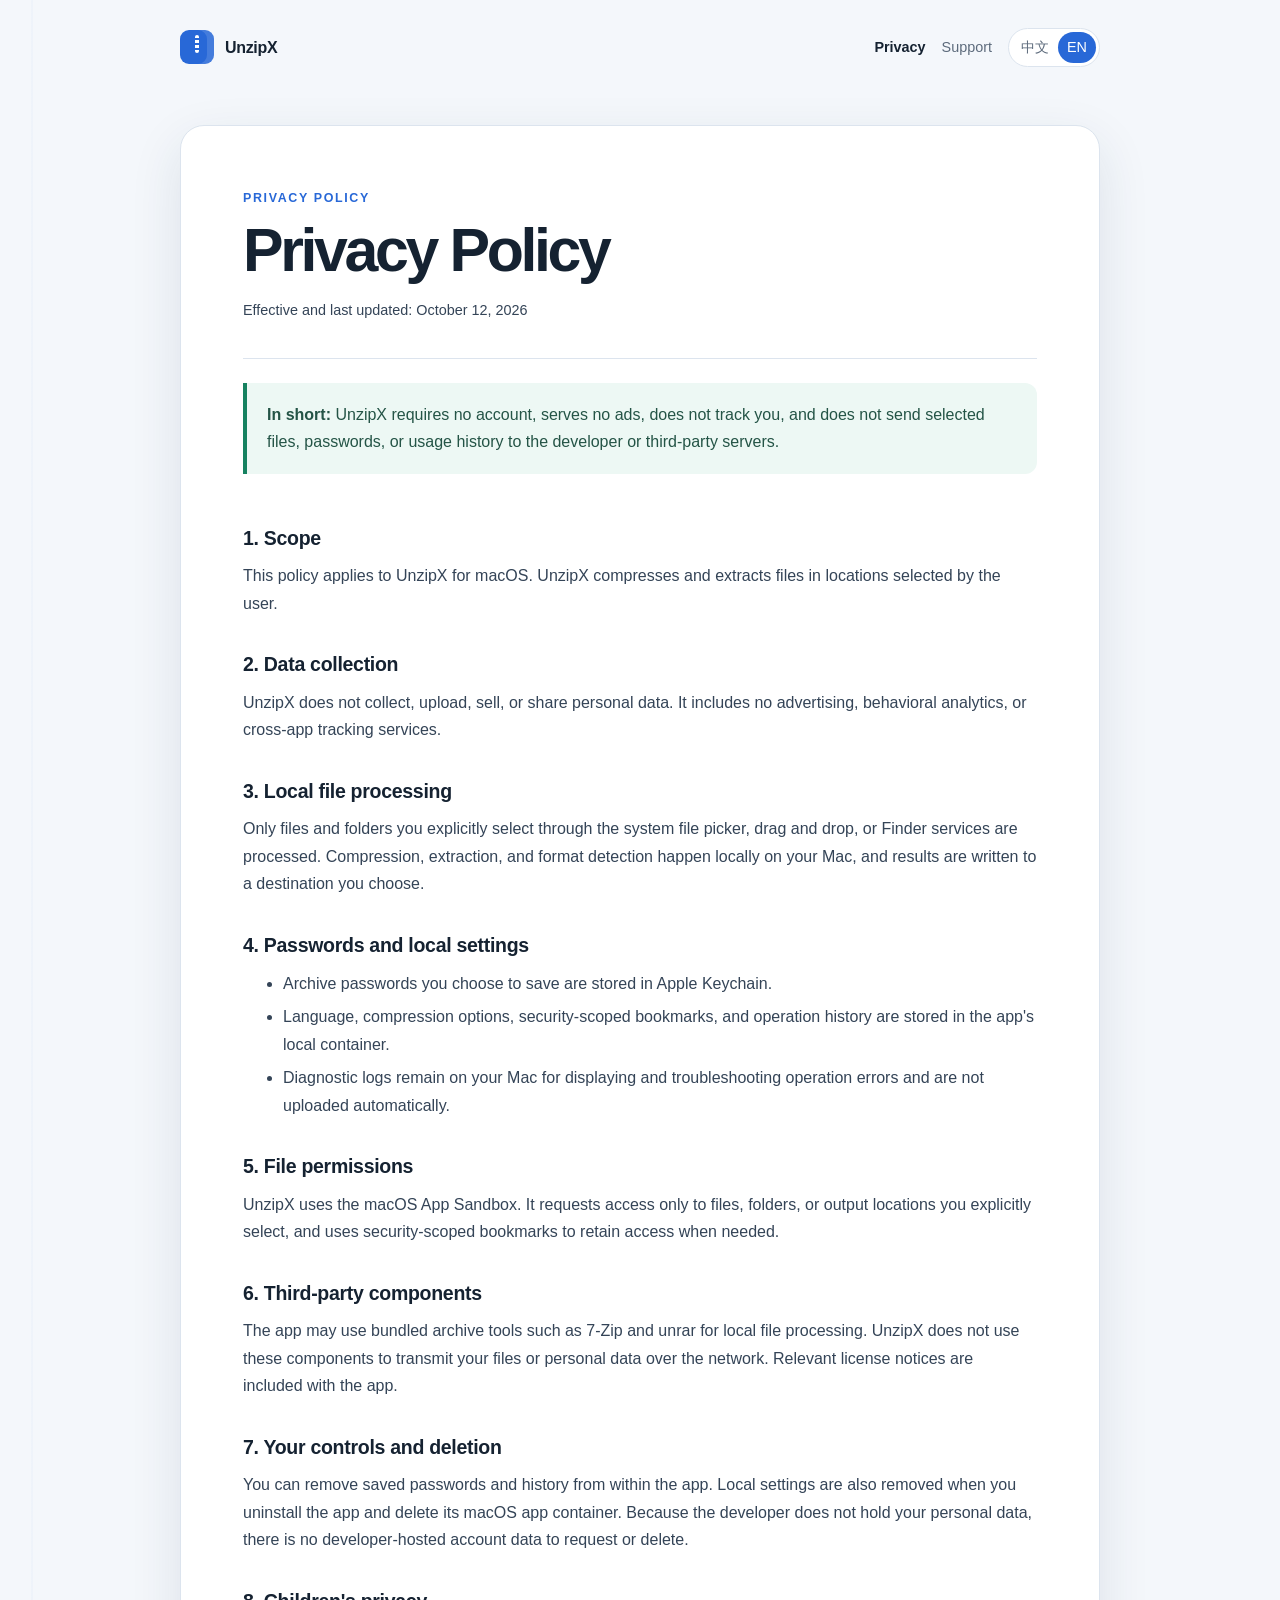
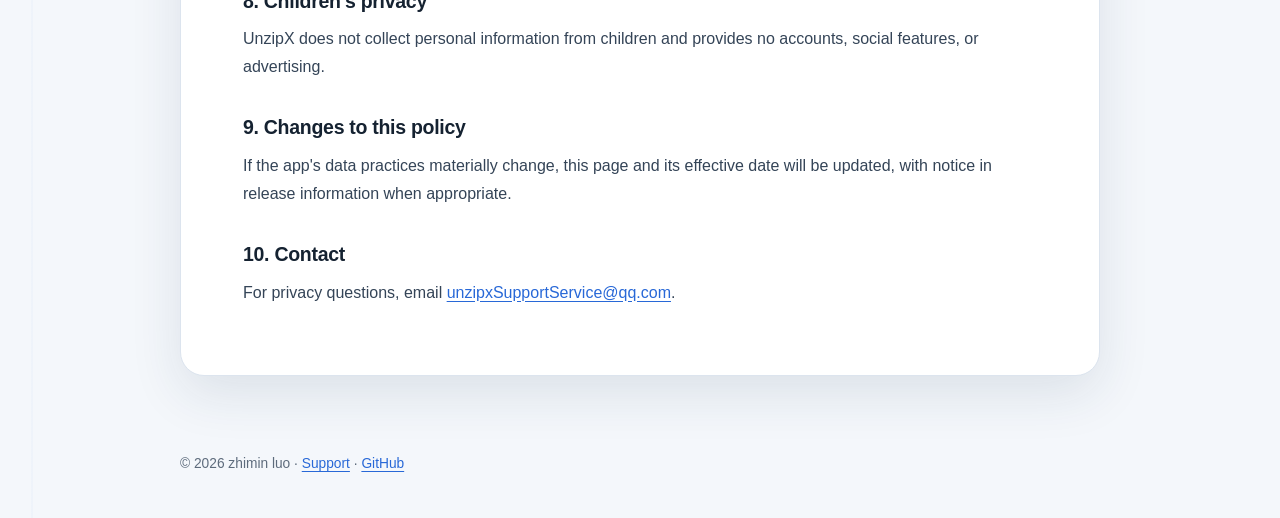
==== en/privacy.html @ a91576cd "Publish en/privacy.html" ====
<!doctype html>
<html lang="en">
<head>
  <meta charset="utf-8"><meta name="viewport" content="width=device-width, initial-scale=1">
  <meta name="description" content="UnzipX Privacy Policy"><title>Privacy Policy · UnzipX</title>
  <link rel="stylesheet" href="../assets/site.css">
</head>
<body><div class="shell">
  <nav class="topbar" aria-label="Main navigation"><a class="brand" href="../"><span class="archive-mark" aria-hidden="true"></span>UnzipX</a><div class="nav"><a aria-current="page" href="privacy.html">Privacy</a><a href="support.html">Support</a><span class="language"><a href="../zh-cn/privacy.html" lang="zh-Hans">中文</a><a aria-current="true" href="privacy.html">EN</a></span></div></nav>
  <main class="document">
    <header><div class="eyebrow">Privacy Policy</div><h1>Privacy Policy</h1><p class="updated">Effective and last updated: October 12, 2026</p></header>
    <div class="notice"><strong>In short:</strong> UnzipX requires no account, serves no ads, does not track you, and does not send selected files, passwords, or usage history to the developer or third-party servers.</div>
    <section><h2>1. Scope</h2><p>This policy applies to UnzipX for macOS. UnzipX compresses and extracts files in locations selected by the user.</p></section>
    <section><h2>2. Data collection</h2><p>UnzipX does not collect, upload, sell, or share personal data. It includes no advertising, behavioral analytics, or cross-app tracking services.</p></section>
    <section><h2>3. Local file processing</h2><p>Only files and folders you explicitly select through the system file picker, drag and drop, or Finder services are processed. Compression, extraction, and format detection happen locally on your Mac, and results are written to a destination you choose.</p></section>
    <section><h2>4. Passwords and local settings</h2><ul><li>Archive passwords you choose to save are stored in Apple Keychain.</li><li>Language, compression options, security-scoped bookmarks, and operation history are stored in the app's local container.</li><li>Diagnostic logs remain on your Mac for displaying and troubleshooting operation errors and are not uploaded automatically.</li></ul></section>
    <section><h2>5. File permissions</h2><p>UnzipX uses the macOS App Sandbox. It requests access only to files, folders, or output locations you explicitly select, and uses security-scoped bookmarks to retain access when needed.</p></section>
    <section><h2>6. Third-party components</h2><p>The app may use bundled archive tools such as 7-Zip and unrar for local file processing. UnzipX does not use these components to transmit your files or personal data over the network. Relevant license notices are included with the app.</p></section>
    <section><h2>7. Your controls and deletion</h2><p>You can remove saved passwords and history from within the app. Local settings are also removed when you uninstall the app and delete its macOS app container. Because the developer does not hold your personal data, there is no developer-hosted account data to request or delete.</p></section>
    <section><h2>8. Children's privacy</h2><p>UnzipX does not collect personal information from children and provides no accounts, social features, or advertising.</p></section>
    <section><h2>9. Changes to this policy</h2><p>If the app's data practices materially change, this page and its effective date will be updated, with notice in release information when appropriate.</p></section>
    <section><h2>10. Contact</h2><p>For privacy questions, email <a href="mailto:unzipxSupportService@qq.com">unzipxSupportService@qq.com</a>.</p></section>
  </main>
  <footer>© 2026 zhimin luo · <a href="support.html">Support</a> · <a href="https://github.com/JimmyLoOo/unzipX">GitHub</a></footer>
</div></body></html>
---- assets/site.css ----
:root {
  color-scheme: light dark;
  --ink: #152231;
  --muted: #5d6b7c;
  --paper: #f4f7fb;
  --surface: #ffffff;
  --line: #dce4ee;
  --blue: #2868d7;
  --blue-soft: #e8f0ff;
  --green: #168260;
  --shadow: 0 18px 52px rgba(31, 54, 84, 0.11);
}

* { box-sizing: border-box; }

html { scroll-behavior: smooth; }

body {
  margin: 0;
  color: var(--ink);
  background:
    linear-gradient(90deg, transparent 31px, rgba(40, 104, 215, 0.055) 32px, transparent 33px),
    var(--paper);
  font-family: -apple-system, BlinkMacSystemFont, "SF Pro Text", "PingFang SC", "Segoe UI", sans-serif;
  font-size: 16px;
  line-height: 1.72;
}

a { color: var(--blue); text-underline-offset: 0.2em; }
a:hover { text-decoration-thickness: 2px; }
a:focus-visible { outline: 3px solid rgba(40, 104, 215, 0.3); outline-offset: 4px; border-radius: 4px; }

.shell { width: min(920px, calc(100% - 40px)); margin: 0 auto; }

.topbar {
  display: flex;
  align-items: center;
  justify-content: space-between;
  gap: 20px;
  padding: 28px 0 18px;
}

.brand {
  display: inline-flex;
  align-items: center;
  gap: 11px;
  color: var(--ink);
  font-weight: 750;
  letter-spacing: -0.02em;
  text-decoration: none;
}

.archive-mark {
  width: 34px;
  height: 34px;
  border-radius: 9px;
  background: var(--blue);
  box-shadow: inset -7px 0 rgba(255,255,255,0.13);
  position: relative;
}

.archive-mark::after {
  content: "";
  position: absolute;
  width: 4px;
  height: 18px;
  left: 15px;
  top: 5px;
  border-radius: 3px;
  background: repeating-linear-gradient(to bottom, white 0 3px, transparent 3px 5px);
}

.nav { display: flex; align-items: center; gap: 16px; font-size: 0.9rem; }
.nav a { color: var(--muted); text-decoration: none; }
.nav a[aria-current="page"] { color: var(--ink); font-weight: 650; }

.language {
  display: inline-flex;
  border: 1px solid var(--line);
  border-radius: 999px;
  padding: 3px;
  background: var(--surface);
}

.language a { padding: 3px 9px; border-radius: 999px; }
.language a[aria-current="true"] { color: white; background: var(--blue); }

.hero { padding: 64px 0 36px; }
.eyebrow { color: var(--blue); font-size: 0.78rem; font-weight: 760; letter-spacing: 0.13em; text-transform: uppercase; }
h1 { max-width: 760px; margin: 10px 0 16px; font-size: clamp(2.35rem, 6vw, 4.7rem); line-height: 1.03; letter-spacing: -0.055em; }
.lede { max-width: 700px; margin: 0; color: var(--muted); font-size: clamp(1.05rem, 2vw, 1.22rem); }

.local-strip {
  margin-top: 34px;
  display: flex;
  align-items: center;
  gap: 10px;
  width: fit-content;
  max-width: 100%;
  padding: 9px 13px;
  border: 1px solid var(--line);
  border-radius: 10px;
  color: var(--muted);
  background: rgba(255,255,255,0.72);
  font: 0.82rem/1.4 ui-monospace, SFMono-Regular, Menlo, monospace;
}
.local-strip strong { color: var(--green); }

.grid { display: grid; grid-template-columns: repeat(2, minmax(0, 1fr)); gap: 18px; padding: 24px 0 76px; }
.card {
  display: block;
  min-height: 210px;
  padding: 28px;
  color: var(--ink);
  background: var(--surface);
  border: 1px solid var(--line);
  border-radius: 20px;
  box-shadow: var(--shadow);
  text-decoration: none;
  transition: transform 160ms ease, border-color 160ms ease;
}
.card:hover { transform: translateY(-3px); border-color: #9fbce9; }
.card small { color: var(--blue); font-weight: 750; letter-spacing: 0.08em; text-transform: uppercase; }
.card h2 { margin: 28px 0 6px; font-size: 1.5rem; letter-spacing: -0.025em; }
.card p { margin: 0; color: var(--muted); }

.document { margin: 40px auto 76px; padding: clamp(28px, 6vw, 62px); background: var(--surface); border: 1px solid var(--line); border-radius: 24px; box-shadow: var(--shadow); }
.document header { padding-bottom: 28px; border-bottom: 1px solid var(--line); }
.document h1 { font-size: clamp(2.2rem, 5vw, 3.8rem); }
.updated { color: var(--muted); font-size: 0.9rem; }
.document section { padding-top: 24px; }
.document h2 { margin: 0 0 7px; font-size: 1.22rem; letter-spacing: -0.015em; }
.document p, .document ul { margin: 7px 0; color: #344457; }
.document li + li { margin-top: 6px; }

.notice { margin: 24px 0; padding: 18px 20px; border-left: 4px solid var(--green); background: #edf8f4; color: #245446; border-radius: 0 12px 12px 0; }
.support-actions { display: flex; flex-wrap: wrap; gap: 12px; margin: 26px 0 6px; }
.button { display: inline-flex; align-items: center; padding: 10px 15px; border-radius: 10px; color: white; background: var(--blue); font-weight: 680; text-decoration: none; }
.button.secondary { color: var(--ink); background: var(--blue-soft); }

footer { padding: 0 0 42px; color: var(--muted); font-size: 0.86rem; }

@media (prefers-color-scheme: dark) {
  :root { --ink: #edf4fc; --muted: #a9b8ca; --paper: #101721; --surface: #18222e; --line: #2b3b4d; --blue: #78a9ff; --blue-soft: #20385a; --green: #65d0aa; --shadow: 0 18px 52px rgba(0,0,0,0.2); }
  .local-strip { background: rgba(24,34,46,0.78); }
  .document p, .document ul { color: #c3cfdd; }
  .notice { background: #18372f; color: #bce9d9; }
  .button { color: #0f1d2d; }
}

@media (max-width: 680px) {
  .shell { width: min(100% - 28px, 920px); }
  .topbar { align-items: flex-start; }
  .nav > a:not(.brand) { display: none; }
  .hero { padding-top: 40px; }
  .grid { grid-template-columns: 1fr; }
  .document { margin-top: 20px; border-radius: 18px; }
}

@media (prefers-reduced-motion: reduce) {
  html { scroll-behavior: auto; }
  .card { transition: none; }
}
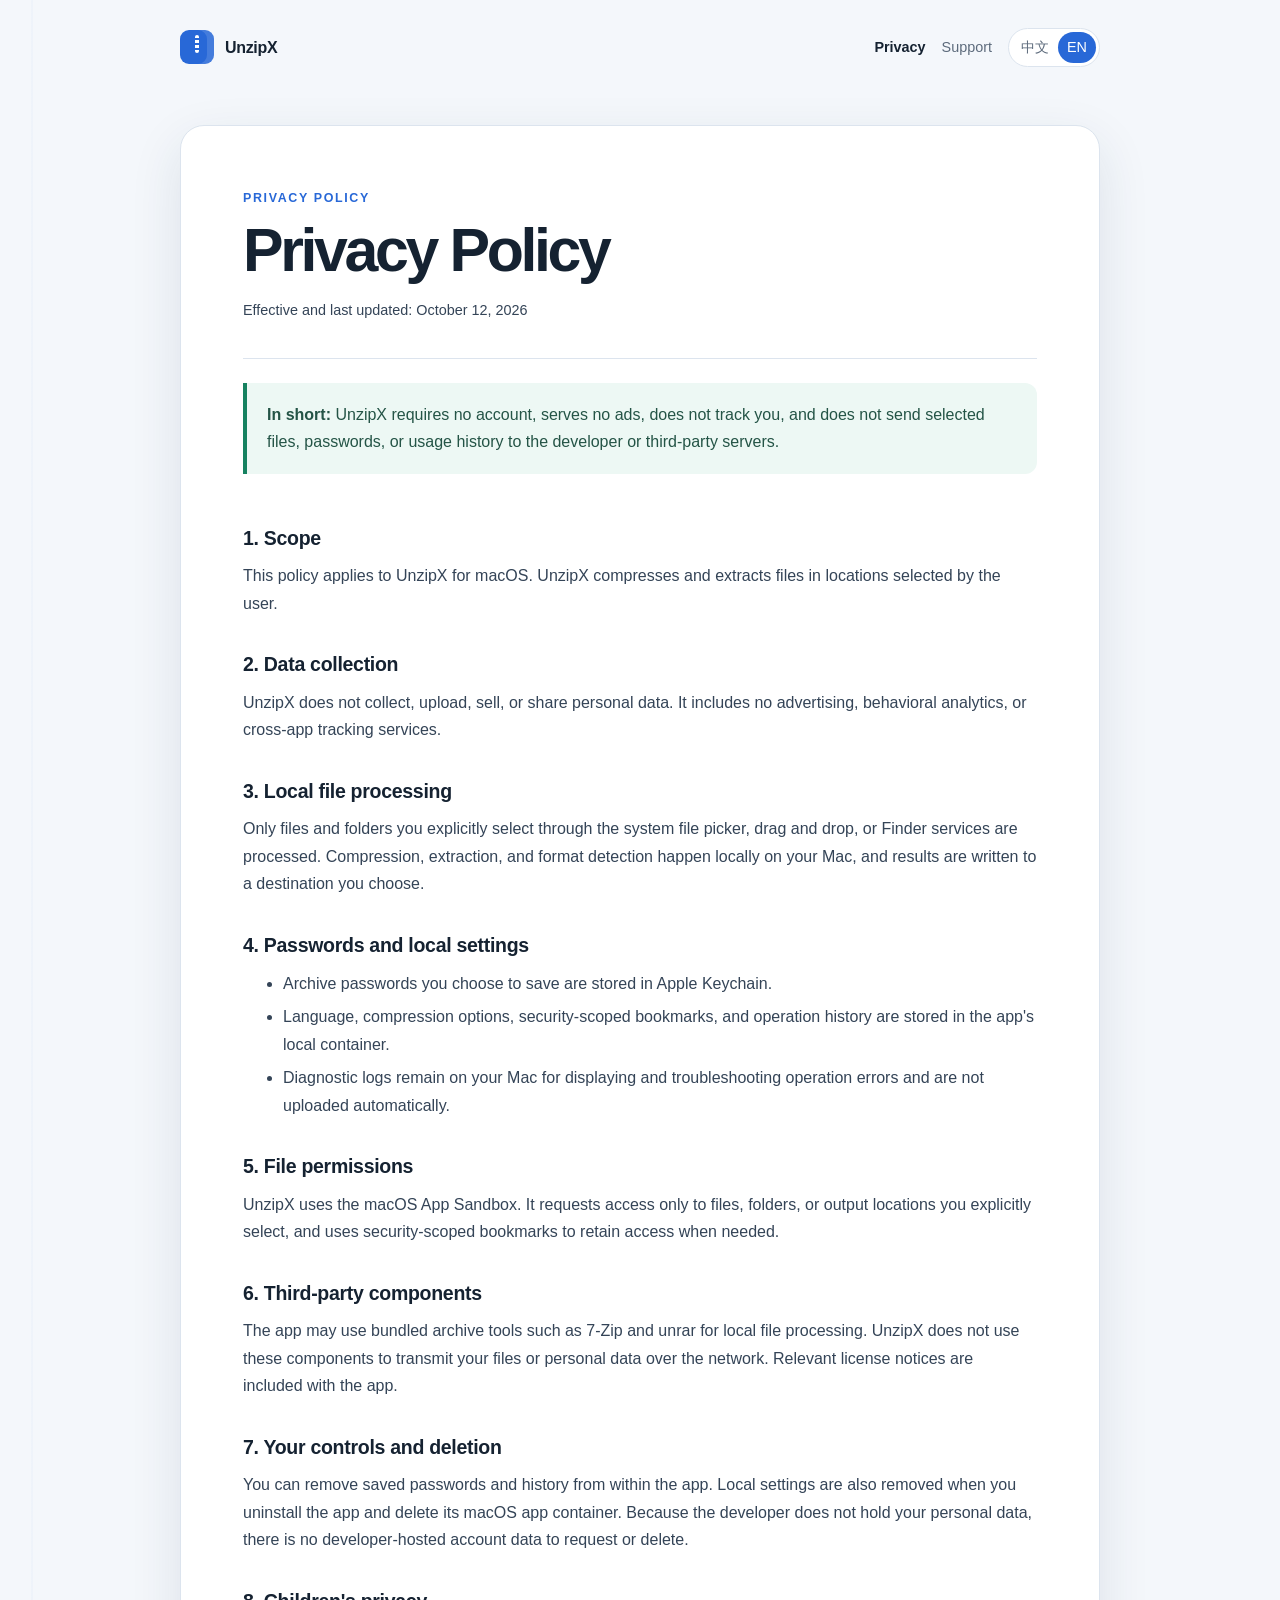
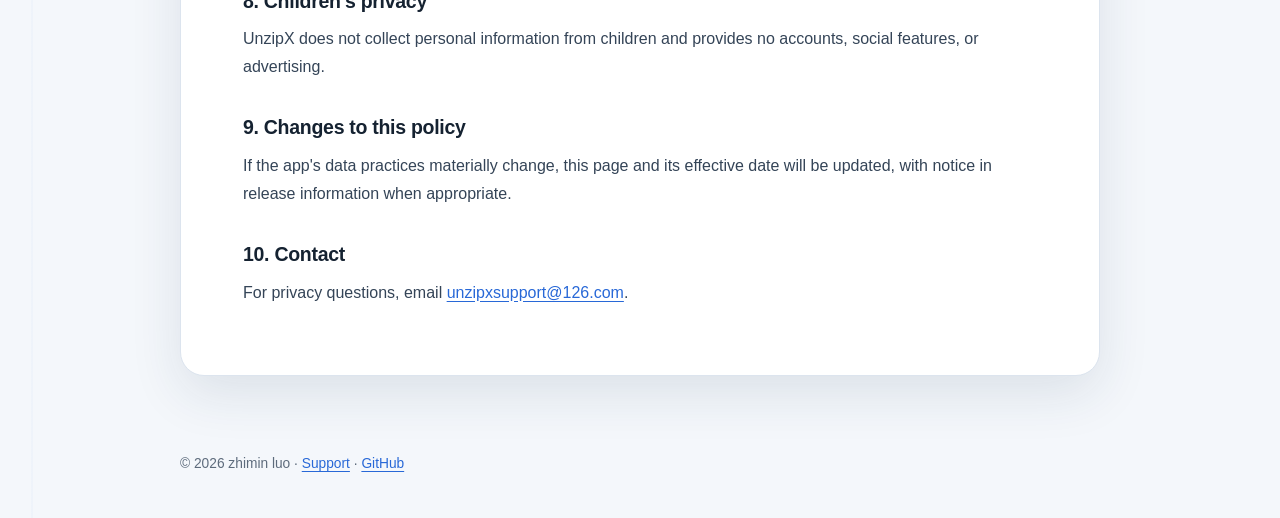
==== commit 5d717788: "Unify support email in en/privacy.html" ====
--- a/en/privacy.html
+++ b/en/privacy.html
@@ -19,7 +19,7 @@
     <section><h2>7. Your controls and deletion</h2><p>You can remove saved passwords and history from within the app. Local settings are also removed when you uninstall the app and delete its macOS app container. Because the developer does not hold your personal data, there is no developer-hosted account data to request or delete.</p></section>
     <section><h2>8. Children's privacy</h2><p>UnzipX does not collect personal information from children and provides no accounts, social features, or advertising.</p></section>
     <section><h2>9. Changes to this policy</h2><p>If the app's data practices materially change, this page and its effective date will be updated, with notice in release information when appropriate.</p></section>
-    <section><h2>10. Contact</h2><p>For privacy questions, email <a href="mailto:unzipxSupportService@qq.com">unzipxSupportService@qq.com</a>.</p></section>
+    <section><h2>10. Contact</h2><p>For privacy questions, email <a href="mailto:unzipxsupport@126.com">unzipxsupport@126.com</a>.</p></section>
   </main>
   <footer>© 2026 zhimin luo · <a href="support.html">Support</a> · <a href="https://github.com/JimmyLoOo/unzipX">GitHub</a></footer>
 </div></body></html>
